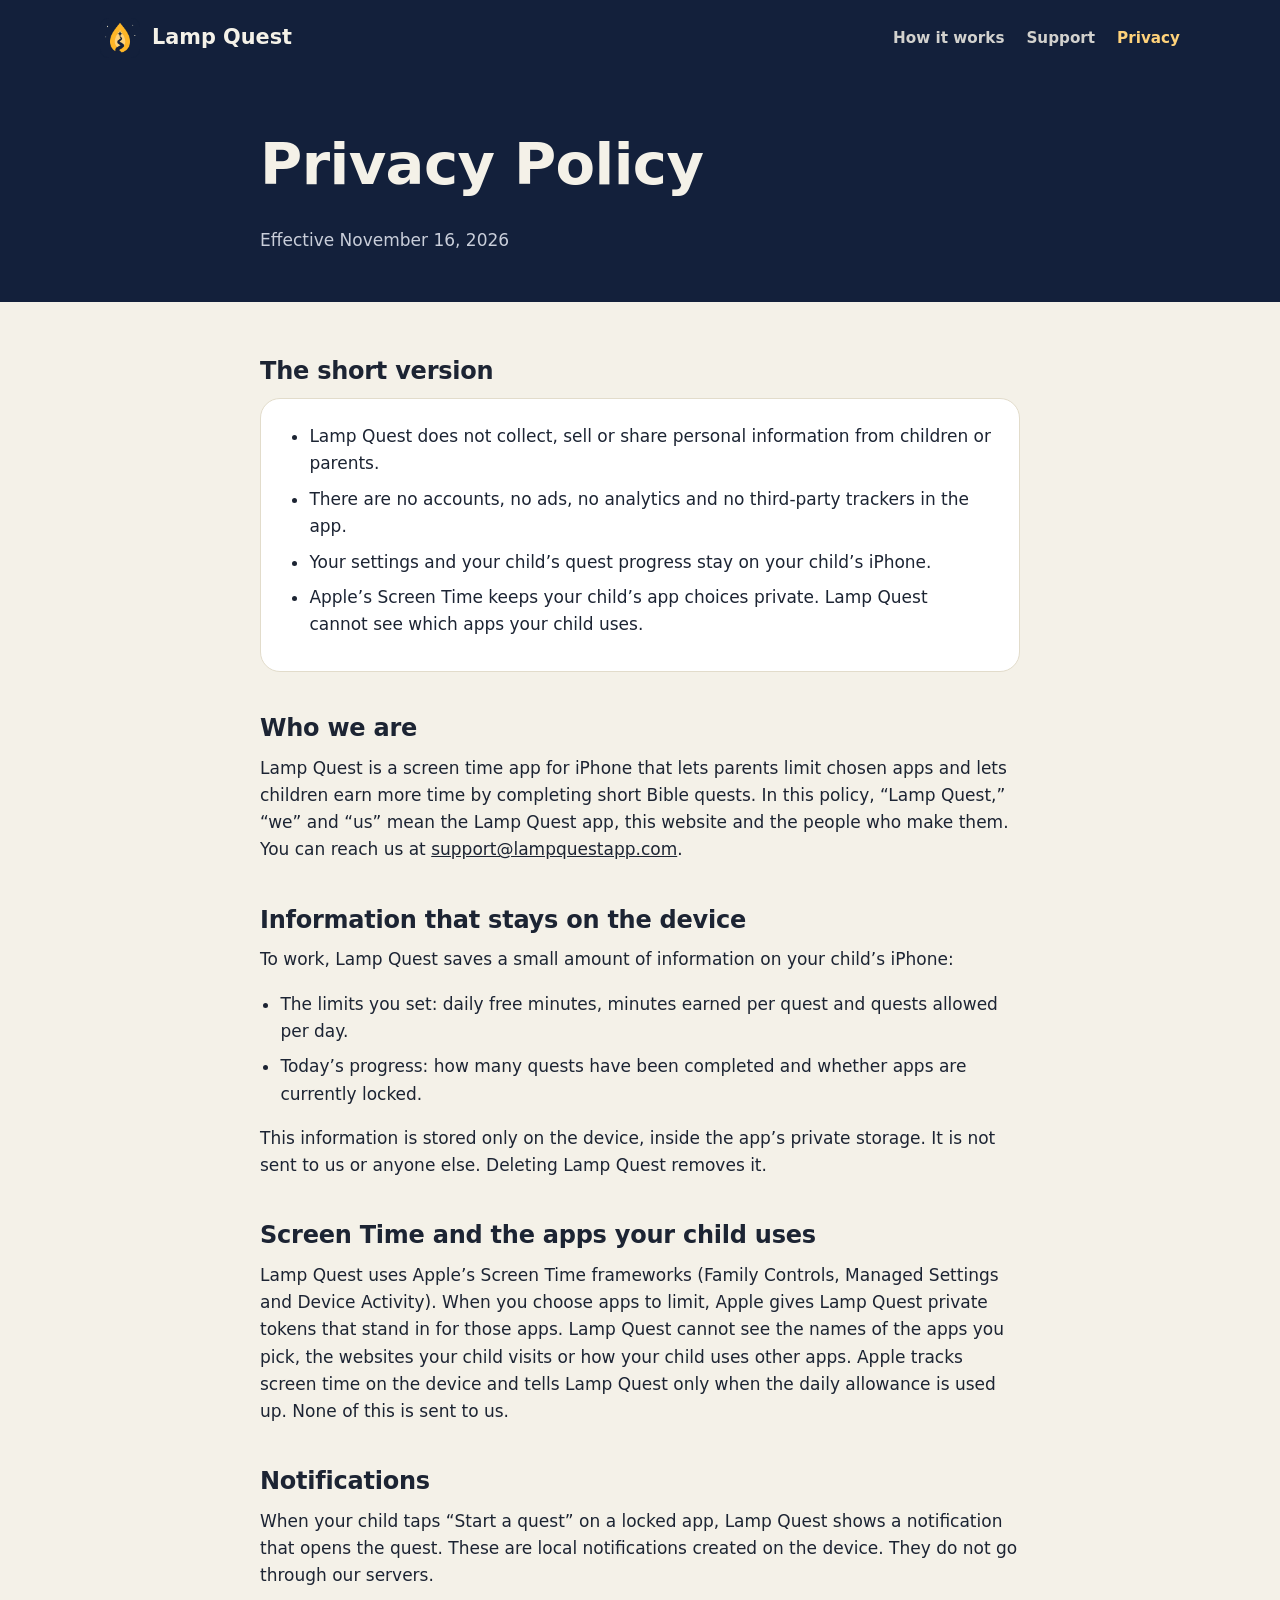
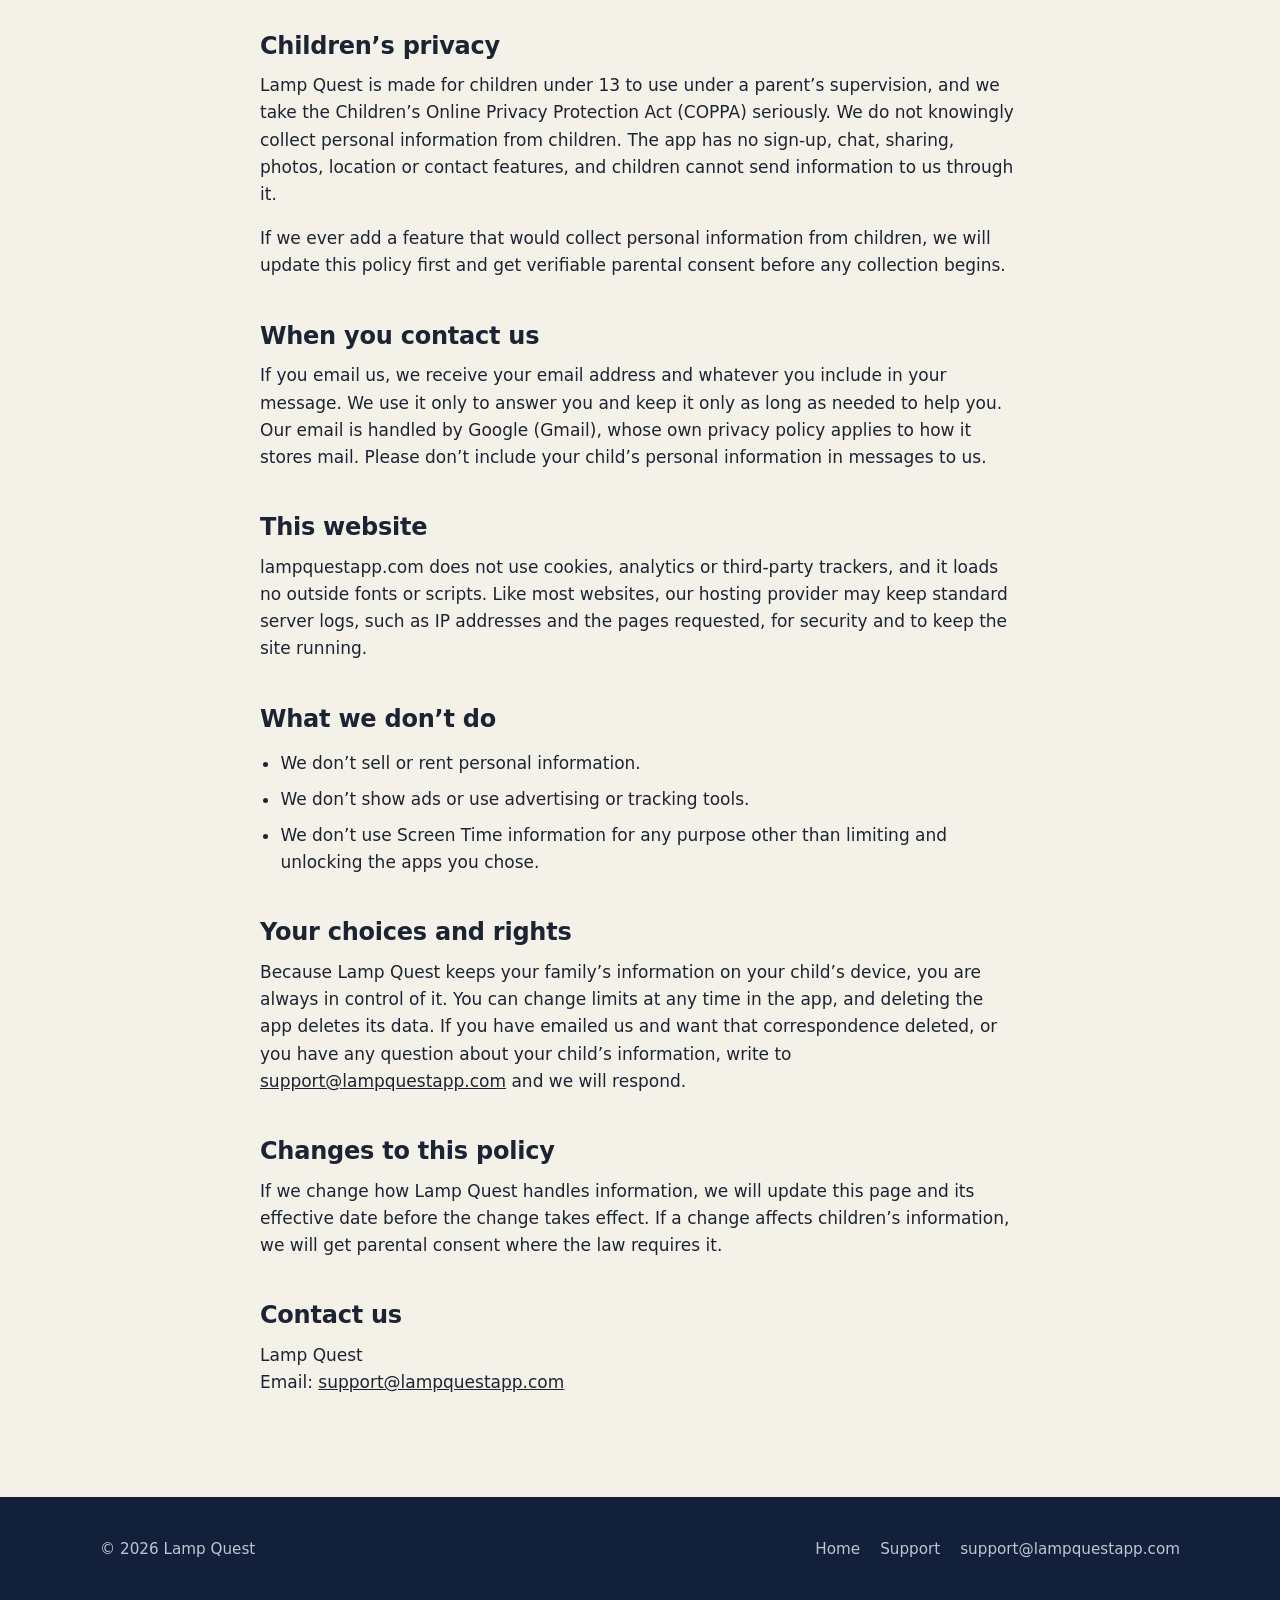
==== privacy.html @ 7cf1c88c "Add files via upload" ====
<!DOCTYPE html>
<html lang="en">
<head>
  <meta charset="utf-8">
  <meta name="viewport" content="width=device-width, initial-scale=1">
  <title>Privacy Policy — Lamp Quest</title>
  <meta name="description" content="How Lamp Quest protects children’s and families’ privacy.">
  <meta name="theme-color" content="#13203B">
  <link rel="icon" type="image/png" href="img/favicon-64.png">
  <link rel="apple-touch-icon" href="img/apple-touch-icon.png">
  <link rel="stylesheet" href="style.css">
</head>
<body>

<header class="site-header">
  <div class="wrap">
    <a class="brand" href="index.html"><img src="img/icon-256.png" alt=""><span>Lamp Quest</span></a>
    <nav class="site-nav" aria-label="Main">
      <a class="hide-sm" href="index.html#how">How it works</a>
      <a href="support.html">Support</a>
      <a href="privacy.html" aria-current="page">Privacy</a>
    </nav>
  </div>
</header>

<main>
  <div class="page-hero">
    <div class="narrow">
      <h1>Privacy Policy</h1>
      <p>Effective November 16, 2026</p>
    </div>
  </div>

  <div class="doc">
    <div class="narrow">

      <h2>The short version</h2>
      <div class="summary">
        <ul>
          <li>Lamp Quest does not collect, sell or share personal information from children or parents.</li>
          <li>There are no accounts, no ads, no analytics and no third-party trackers in the app.</li>
          <li>Your settings and your child’s quest progress stay on your child’s iPhone.</li>
          <li>Apple’s Screen Time keeps your child’s app choices private. Lamp Quest cannot see which apps your child uses.</li>
        </ul>
      </div>

      <h2>Who we are</h2>
      <p>Lamp Quest is a screen time app for iPhone that lets parents limit chosen apps and lets children earn more time by completing short Bible quests. In this policy, “Lamp Quest,” “we” and “us” mean the Lamp Quest app, this website and the people who make them. You can reach us at <a href="mailto:support@lampquestapp.com">support@lampquestapp.com</a>.</p>

      <h2>Information that stays on the device</h2>
      <p>To work, Lamp Quest saves a small amount of information on your child’s iPhone:</p>
      <ul>
        <li>The limits you set: daily free minutes, minutes earned per quest and quests allowed per day.</li>
        <li>Today’s progress: how many quests have been completed and whether apps are currently locked.</li>
      </ul>
      <p>This information is stored only on the device, inside the app’s private storage. It is not sent to us or anyone else. Deleting Lamp Quest removes it.</p>

      <h2>Screen Time and the apps your child uses</h2>
      <p>Lamp Quest uses Apple’s Screen Time frameworks (Family Controls, Managed Settings and Device Activity). When you choose apps to limit, Apple gives Lamp Quest private tokens that stand in for those apps. Lamp Quest cannot see the names of the apps you pick, the websites your child visits or how your child uses other apps. Apple tracks screen time on the device and tells Lamp Quest only when the daily allowance is used up. None of this is sent to us.</p>

      <h2>Notifications</h2>
      <p>When your child taps “Start a quest” on a locked app, Lamp Quest shows a notification that opens the quest. These are local notifications created on the device. They do not go through our servers.</p>

      <h2>Children’s privacy</h2>
      <p>Lamp Quest is made for children under 13 to use under a parent’s supervision, and we take the Children’s Online Privacy Protection Act (COPPA) seriously. We do not knowingly collect personal information from children. The app has no sign-up, chat, sharing, photos, location or contact features, and children cannot send information to us through it.</p>
      <p>If we ever add a feature that would collect personal information from children, we will update this policy first and get verifiable parental consent before any collection begins.</p>

      <h2>When you contact us</h2>
      <p>If you email us, we receive your email address and whatever you include in your message. We use it only to answer you and keep it only as long as needed to help you. Our email is handled by Google (Gmail), whose own privacy policy applies to how it stores mail. Please don’t include your child’s personal information in messages to us.</p>

      <h2>This website</h2>
      <p>lampquestapp.com does not use cookies, analytics or third-party trackers, and it loads no outside fonts or scripts. Like most websites, our hosting provider may keep standard server logs, such as IP addresses and the pages requested, for security and to keep the site running.</p>

      <h2>What we don’t do</h2>
      <ul>
        <li>We don’t sell or rent personal information.</li>
        <li>We don’t show ads or use advertising or tracking tools.</li>
        <li>We don’t use Screen Time information for any purpose other than limiting and unlocking the apps you chose.</li>
      </ul>

      <h2>Your choices and rights</h2>
      <p>Because Lamp Quest keeps your family’s information on your child’s device, you are always in control of it. You can change limits at any time in the app, and deleting the app deletes its data. If you have emailed us and want that correspondence deleted, or you have any question about your child’s information, write to <a href="mailto:support@lampquestapp.com">support@lampquestapp.com</a> and we will respond.</p>

      <h2>Changes to this policy</h2>
      <p>If we change how Lamp Quest handles information, we will update this page and its effective date before the change takes effect. If a change affects children’s information, we will get parental consent where the law requires it.</p>

      <h2>Contact us</h2>
      <p>Lamp Quest<br>
      Email: <a href="mailto:support@lampquestapp.com">support@lampquestapp.com</a></p>

    </div>
  </div>
</main>

<footer class="site-footer">
  <div class="wrap">
    <span>© 2026 Lamp Quest</span>
    <nav aria-label="Footer">
      <a href="index.html">Home</a>
      <a href="support.html">Support</a>
      <a href="mailto:support@lampquestapp.com">support@lampquestapp.com</a>
    </nav>
  </div>
</footer>

</body>
</html>
---- style.css ----
/* Lamp Quest website — no external fonts, scripts, cookies or trackers. */
:root {
  --midnight: #13203B;
  --midnight-2: #1B2C4F;
  --gold: #FFB627;
  --gold-light: #FFD27A;
  --cream: #F4F1E8;
  --ink: #1C2433;
  --ink-soft: #4A5468;
  --line: #E2DCCB;
  --radius: 20px;
  --round: ui-rounded, "SF Pro Rounded", "Nunito", "Varela Round", system-ui, -apple-system, "Segoe UI", sans-serif;
  --text: system-ui, -apple-system, "Segoe UI", Roboto, Helvetica, Arial, sans-serif;
}

* { box-sizing: border-box; }
html { scroll-behavior: smooth; }
body {
  margin: 0;
  font-family: var(--text);
  font-size: 17px;
  line-height: 1.6;
  color: var(--ink);
  background: var(--cream);
  -webkit-font-smoothing: antialiased;
}
img { max-width: 100%; display: block; }
a { color: inherit; }
h1, h2, h3 { font-family: var(--round); line-height: 1.15; margin: 0 0 .5em; letter-spacing: -0.01em; }
h1 { font-size: clamp(2.2rem, 5.5vw, 3.6rem); font-weight: 800; }
h2 { font-size: clamp(1.7rem, 3.6vw, 2.4rem); font-weight: 800; }
h3 { font-size: 1.25rem; font-weight: 700; }
p { margin: 0 0 1em; }

.wrap { width: min(1080px, 100% - 40px); margin-inline: auto; }
.narrow { width: min(760px, 100% - 40px); margin-inline: auto; }

/* Header */
.site-header {
  background: var(--midnight);
  color: var(--cream);
}
.site-header .wrap {
  display: flex; align-items: center; justify-content: space-between;
  padding: 18px 0; gap: 16px;
}
.brand { display: flex; align-items: center; gap: 12px; text-decoration: none; }
.brand img { width: 40px; height: 40px; }
.brand span { font-family: var(--round); font-weight: 800; font-size: 1.3rem; }
.site-nav { display: flex; gap: 22px; flex-wrap: wrap; }
.site-nav a { text-decoration: none; opacity: .85; font-weight: 600; font-size: .95rem; }
.site-nav a:hover, .site-nav a[aria-current="page"] { opacity: 1; color: var(--gold-light); }

/* Hero */
.hero {
  position: relative; overflow: hidden;
  background:
    radial-gradient(ellipse 60% 55% at 72% 45%, rgba(255,182,39,.20), transparent 70%),
    linear-gradient(180deg, var(--midnight) 0%, var(--midnight-2) 100%);
  color: var(--cream);
  padding: 56px 0 96px;
}
.hero::before { /* stars */
  content: ""; position: absolute; inset: 0; pointer-events: none;
  background-image:
    radial-gradient(1.6px 1.6px at 8% 18%, #fff8 50%, transparent 51%),
    radial-gradient(1.4px 1.4px at 22% 70%, #fff6 50%, transparent 51%),
    radial-gradient(2px 2px at 38% 12%, #fff9 50%, transparent 51%),
    radial-gradient(1.4px 1.4px at 55% 82%, #fff5 50%, transparent 51%),
    radial-gradient(1.8px 1.8px at 88% 16%, #fff8 50%, transparent 51%),
    radial-gradient(1.4px 1.4px at 94% 64%, #fff6 50%, transparent 51%),
    radial-gradient(1.6px 1.6px at 66% 30%, #fff5 50%, transparent 51%);
}
.hero .wrap { position: relative; display: grid; grid-template-columns: 1.2fr .8fr; gap: 40px; align-items: center; }
.eyebrow {
  display: inline-block; font-family: var(--round); font-weight: 700;
  color: var(--gold); letter-spacing: .06em; text-transform: uppercase; font-size: .85rem;
  margin-bottom: 14px;
}
.hero p.lead { font-size: 1.2rem; color: #DCD8CC; max-width: 34em; }
.hero h1 .gold { color: var(--gold); }
.cta-row { display: flex; flex-wrap: wrap; gap: 14px; margin-top: 26px; align-items: center; }
.btn {
  display: inline-flex; align-items: center; gap: 10px;
  padding: 14px 22px; border-radius: 999px; font-weight: 700; text-decoration: none;
  font-family: var(--round); font-size: 1.02rem;
}
.btn-gold { background: var(--gold); color: var(--midnight); }
.btn-gold:hover { background: var(--gold-light); }
.btn-ghost { border: 2px solid rgba(244,241,232,.35); color: var(--cream); }
.btn-ghost:hover { border-color: var(--gold-light); color: var(--gold-light); }
.soon { font-size: .95rem; color: #BFC5D2; }
.hero-art { display: grid; place-items: center; }
.hero-art img {
  width: min(300px, 70vw); border-radius: 22%;
  box-shadow: 0 30px 80px rgba(0,0,0,.45), 0 0 0 1px rgba(255,255,255,.06);
}

/* Sections */
section { padding: 84px 0; }
.section-head { text-align: center; max-width: 640px; margin: 0 auto 44px; }
.section-head p { color: var(--ink-soft); font-size: 1.1rem; }

.steps { display: grid; grid-template-columns: repeat(3, 1fr); gap: 22px; counter-reset: step; }
.card {
  background: #fff; border: 1px solid var(--line); border-radius: var(--radius);
  padding: 28px; box-shadow: 0 1px 0 rgba(19,32,59,.03);
}
.step { position: relative; padding-top: 70px; }
.step::before {
  counter-increment: step; content: counter(step);
  position: absolute; top: 24px; left: 28px;
  width: 36px; height: 36px; border-radius: 50%;
  background: var(--midnight); color: var(--gold);
  display: grid; place-items: center; font-family: var(--round); font-weight: 800;
}
.step p, .feature p { color: var(--ink-soft); margin: 0; }

.verse-band { background: var(--midnight); color: var(--cream); text-align: center; padding: 72px 0; }
.verse-band blockquote {
  margin: 0 auto; max-width: 760px; font-family: var(--round);
  font-size: clamp(1.4rem, 3.2vw, 2rem); line-height: 1.35; font-weight: 700;
}
.verse-band cite { display: block; margin-top: 16px; color: var(--gold); font-style: normal; font-weight: 700; letter-spacing: .04em; }
.verse-band img { width: 44px; margin: 0 auto 18px; }

.features { display: grid; grid-template-columns: repeat(2, 1fr); gap: 22px; }
.feature h3 { display: flex; align-items: center; gap: 12px; }
.dot { width: 12px; height: 12px; border-radius: 50%; background: var(--gold); flex: none; }

.note {
  margin-top: 30px; padding: 20px 24px; border-radius: 16px;
  background: #FFF6E0; border: 1px solid #F3DDA6; color: #5B4A1E; font-size: .98rem;
}

/* Simple pages (privacy, support) */
.page-hero { background: var(--midnight); color: var(--cream); padding: 56px 0 48px; }
.page-hero p { color: #C9CEDA; margin: 0; }
.doc { padding: 56px 0 84px; }
.doc h2 { font-size: 1.5rem; margin-top: 1.8em; }
.doc h2:first-child { margin-top: 0; }
.doc ul { padding-left: 1.2em; }
.doc li { margin-bottom: .5em; }
.doc .summary { background: #fff; border: 1px solid var(--line); border-radius: var(--radius); padding: 24px 28px; }
.doc .summary ul { margin: 0; }

.contact-card { text-align: center; }
.contact-card .email {
  display: inline-block; font-family: var(--round); font-weight: 800;
  font-size: clamp(1.2rem, 3vw, 1.6rem); color: var(--midnight); text-decoration: none;
  border-bottom: 3px solid var(--gold); margin: 6px 0 10px;
}
details {
  background: #fff; border: 1px solid var(--line); border-radius: 16px;
  padding: 18px 22px; margin-bottom: 12px;
}
summary { cursor: pointer; font-weight: 700; font-family: var(--round); font-size: 1.08rem; }
details p, details ol { margin: 12px 0 0; color: var(--ink-soft); }

/* Footer */
.site-footer { background: var(--midnight); color: #BFC5D2; padding: 40px 0; font-size: .95rem; }
.site-footer .wrap { display: flex; justify-content: space-between; flex-wrap: wrap; gap: 16px; align-items: center; }
.site-footer nav { display: flex; gap: 20px; flex-wrap: wrap; }
.site-footer a { text-decoration: none; }
.site-footer a:hover { color: var(--gold-light); }

a:focus-visible, summary:focus-visible { outline: 3px solid var(--gold); outline-offset: 3px; border-radius: 6px; }

@media (max-width: 820px) {
  .hero .wrap { grid-template-columns: 1fr; text-align: center; }
  .hero p.lead { margin-inline: auto; }
  .cta-row { justify-content: center; }
  .hero-art { order: -1; }
  .hero-art img { width: 180px; }
  .steps, .features { grid-template-columns: 1fr; }
  section { padding: 64px 0; }
  .site-nav { gap: 14px; }
  .site-nav .hide-sm { display: none; }
}
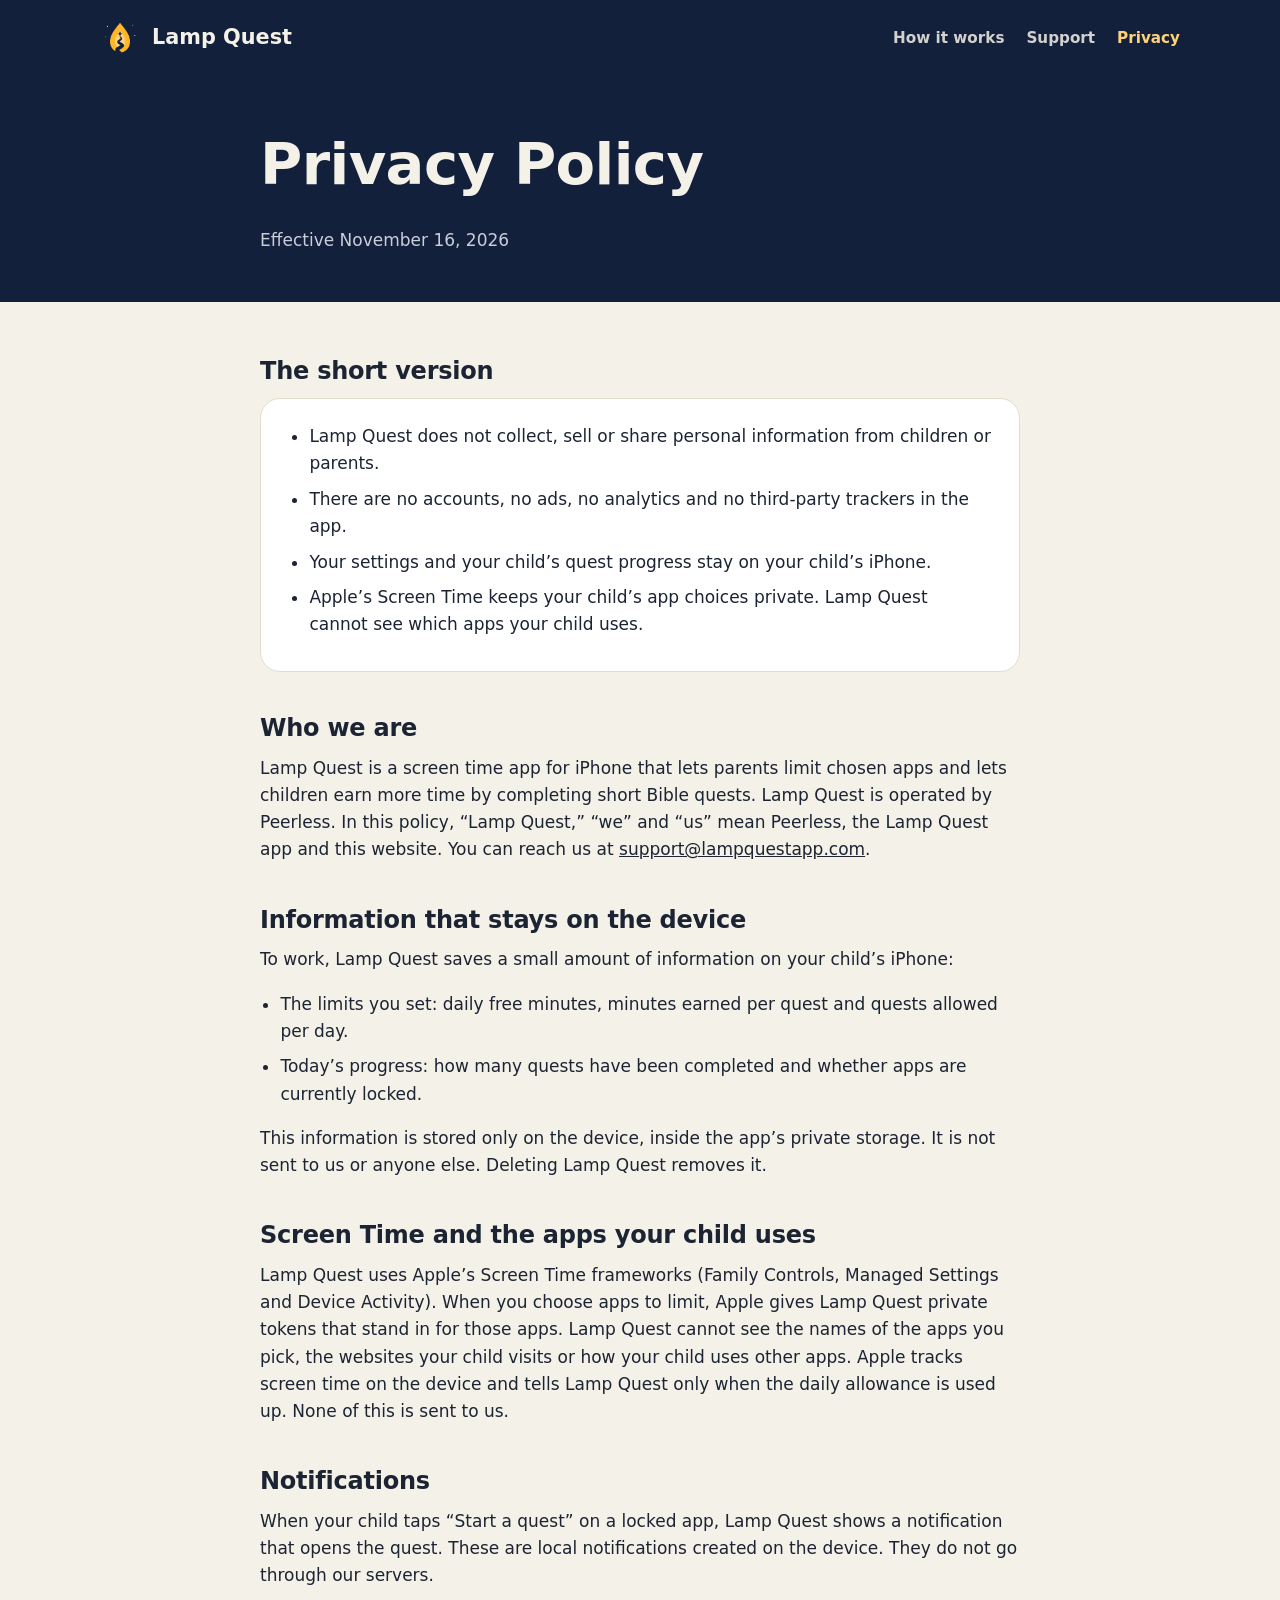
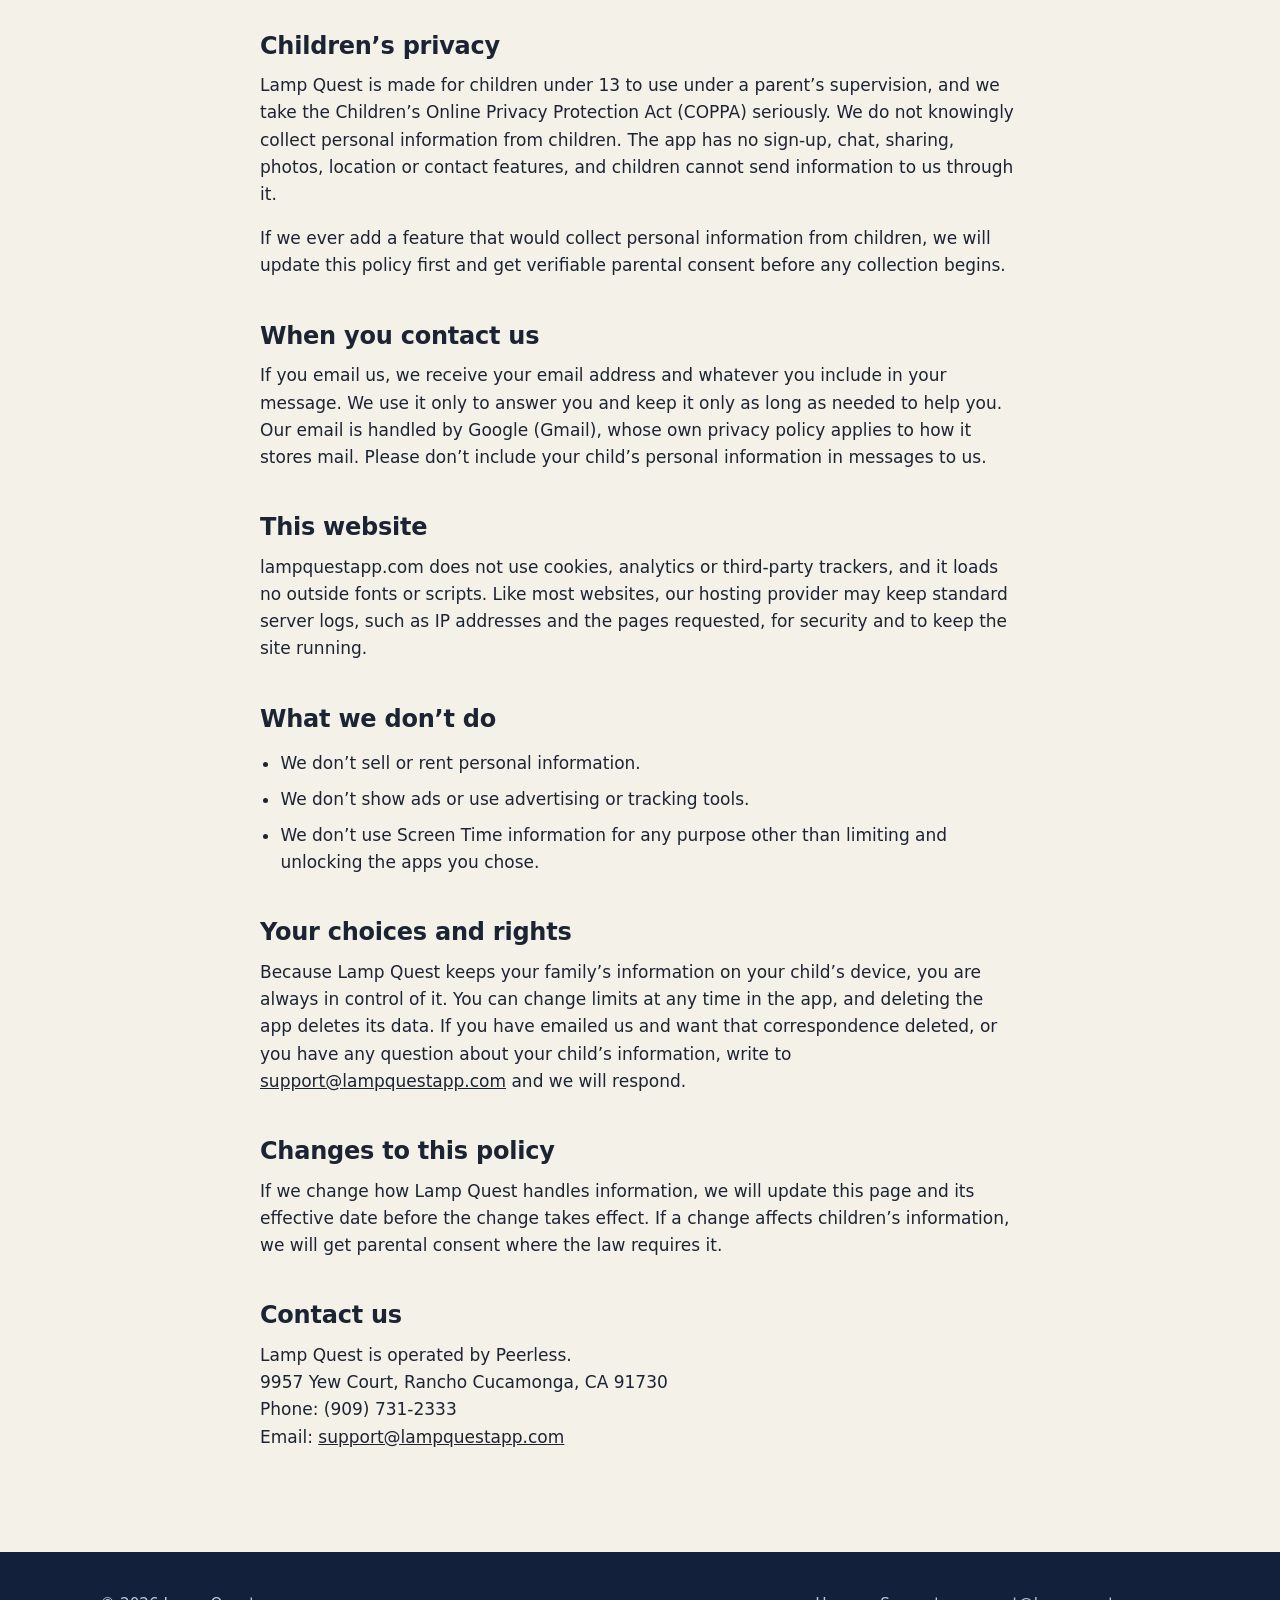
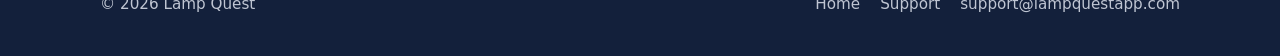
==== commit 45f71a28: "Revise privacy policy to include operator details Updated the privacy policy to reflect that Lamp Qu" ====
--- a/privacy.html
+++ b/privacy.html
@@ -45,7 +45,7 @@
       </div>
 
       <h2>Who we are</h2>
-      <p>Lamp Quest is a screen time app for iPhone that lets parents limit chosen apps and lets children earn more time by completing short Bible quests. In this policy, “Lamp Quest,” “we” and “us” mean the Lamp Quest app, this website and the people who make them. You can reach us at <a href="mailto:support@lampquestapp.com">support@lampquestapp.com</a>.</p>
+      <p>Lamp Quest is a screen time app for iPhone that lets parents limit chosen apps and lets children earn more time by completing short Bible quests. Lamp Quest is operated by Peerless. In this policy, “Lamp Quest,” “we” and “us” mean Peerless, the Lamp Quest app and this website. You can reach us at <a href="mailto:support@lampquestapp.com">support@lampquestapp.com</a>.</p>
 
       <h2>Information that stays on the device</h2>
       <p>To work, Lamp Quest saves a small amount of information on your child’s iPhone:</p>
@@ -85,7 +85,9 @@
       <p>If we change how Lamp Quest handles information, we will update this page and its effective date before the change takes effect. If a change affects children’s information, we will get parental consent where the law requires it.</p>
 
       <h2>Contact us</h2>
-      <p>Lamp Quest<br>
+      <p>Lamp Quest is operated by Peerless.<br>
+      9957 Yew Court, Rancho Cucamonga, CA 91730<br>
+      Phone: (909) 731-2333<br>
       Email: <a href="mailto:support@lampquestapp.com">support@lampquestapp.com</a></p>
 
     </div>
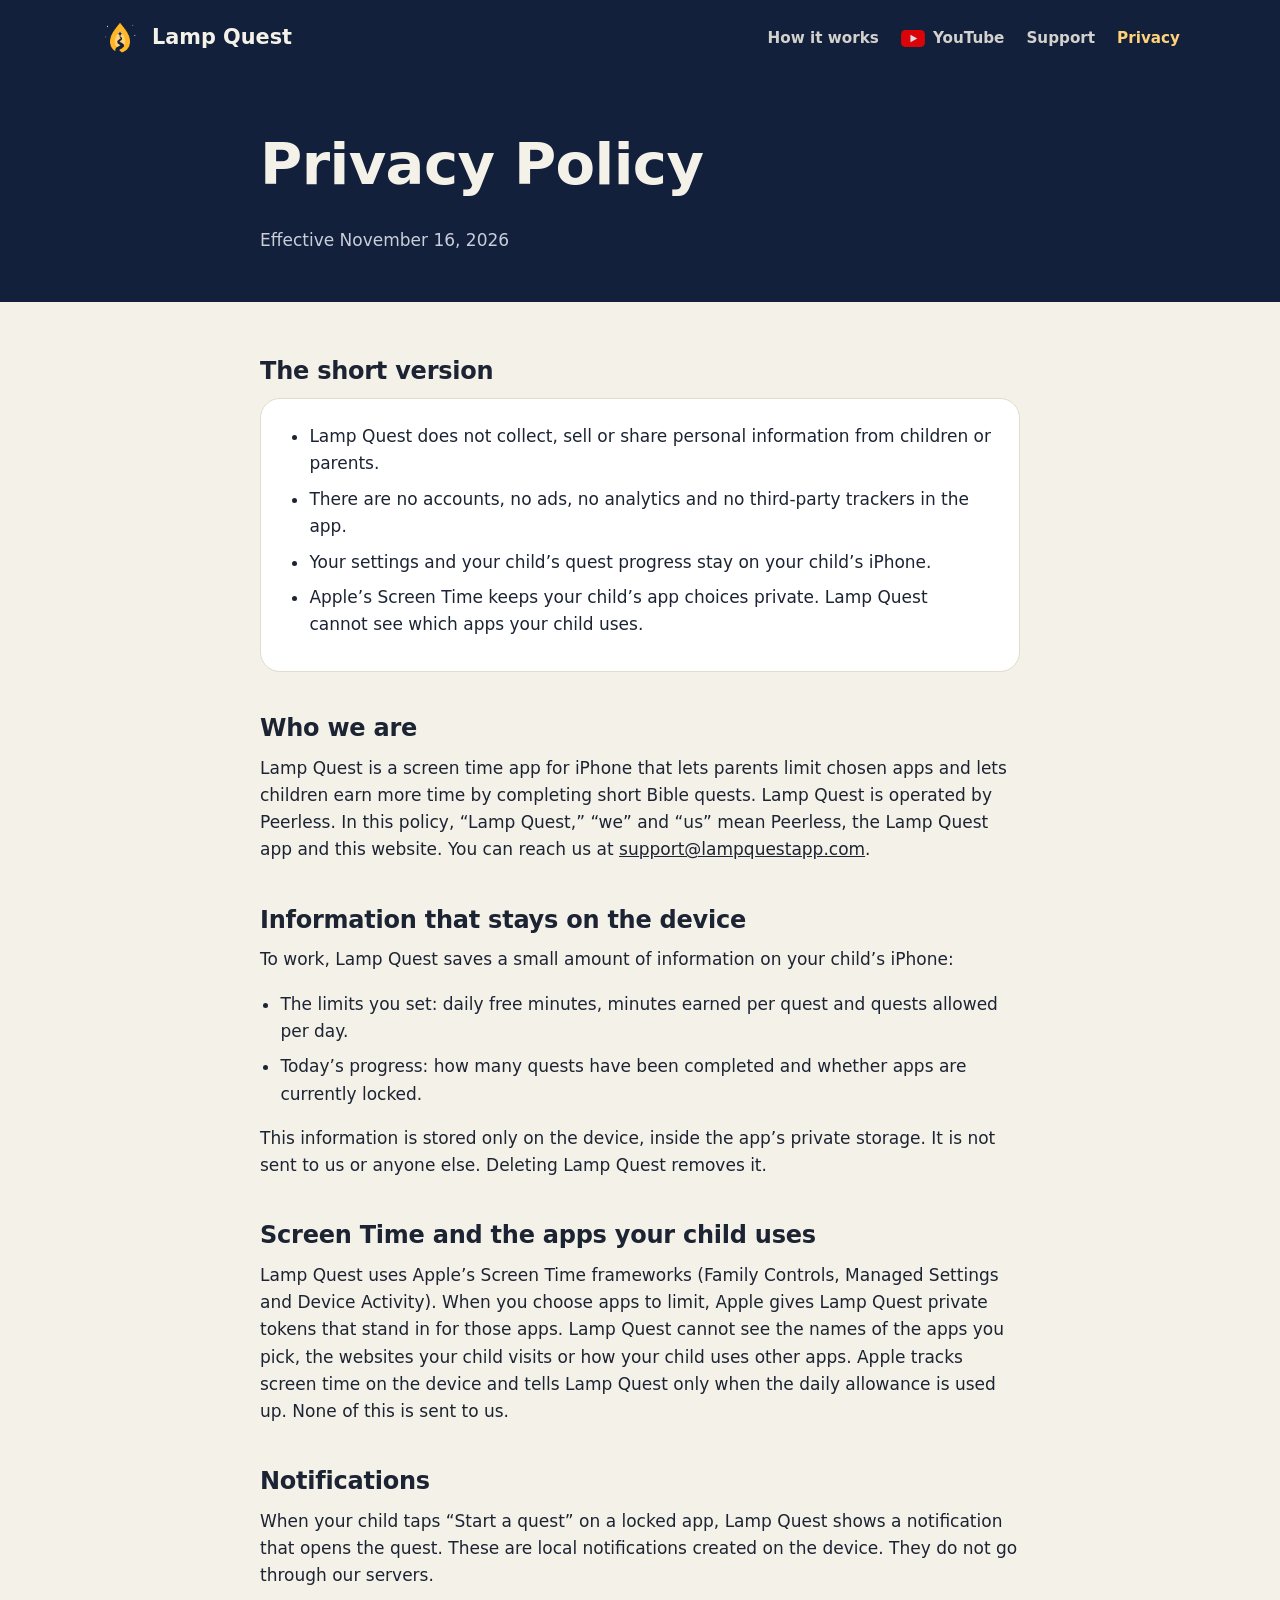
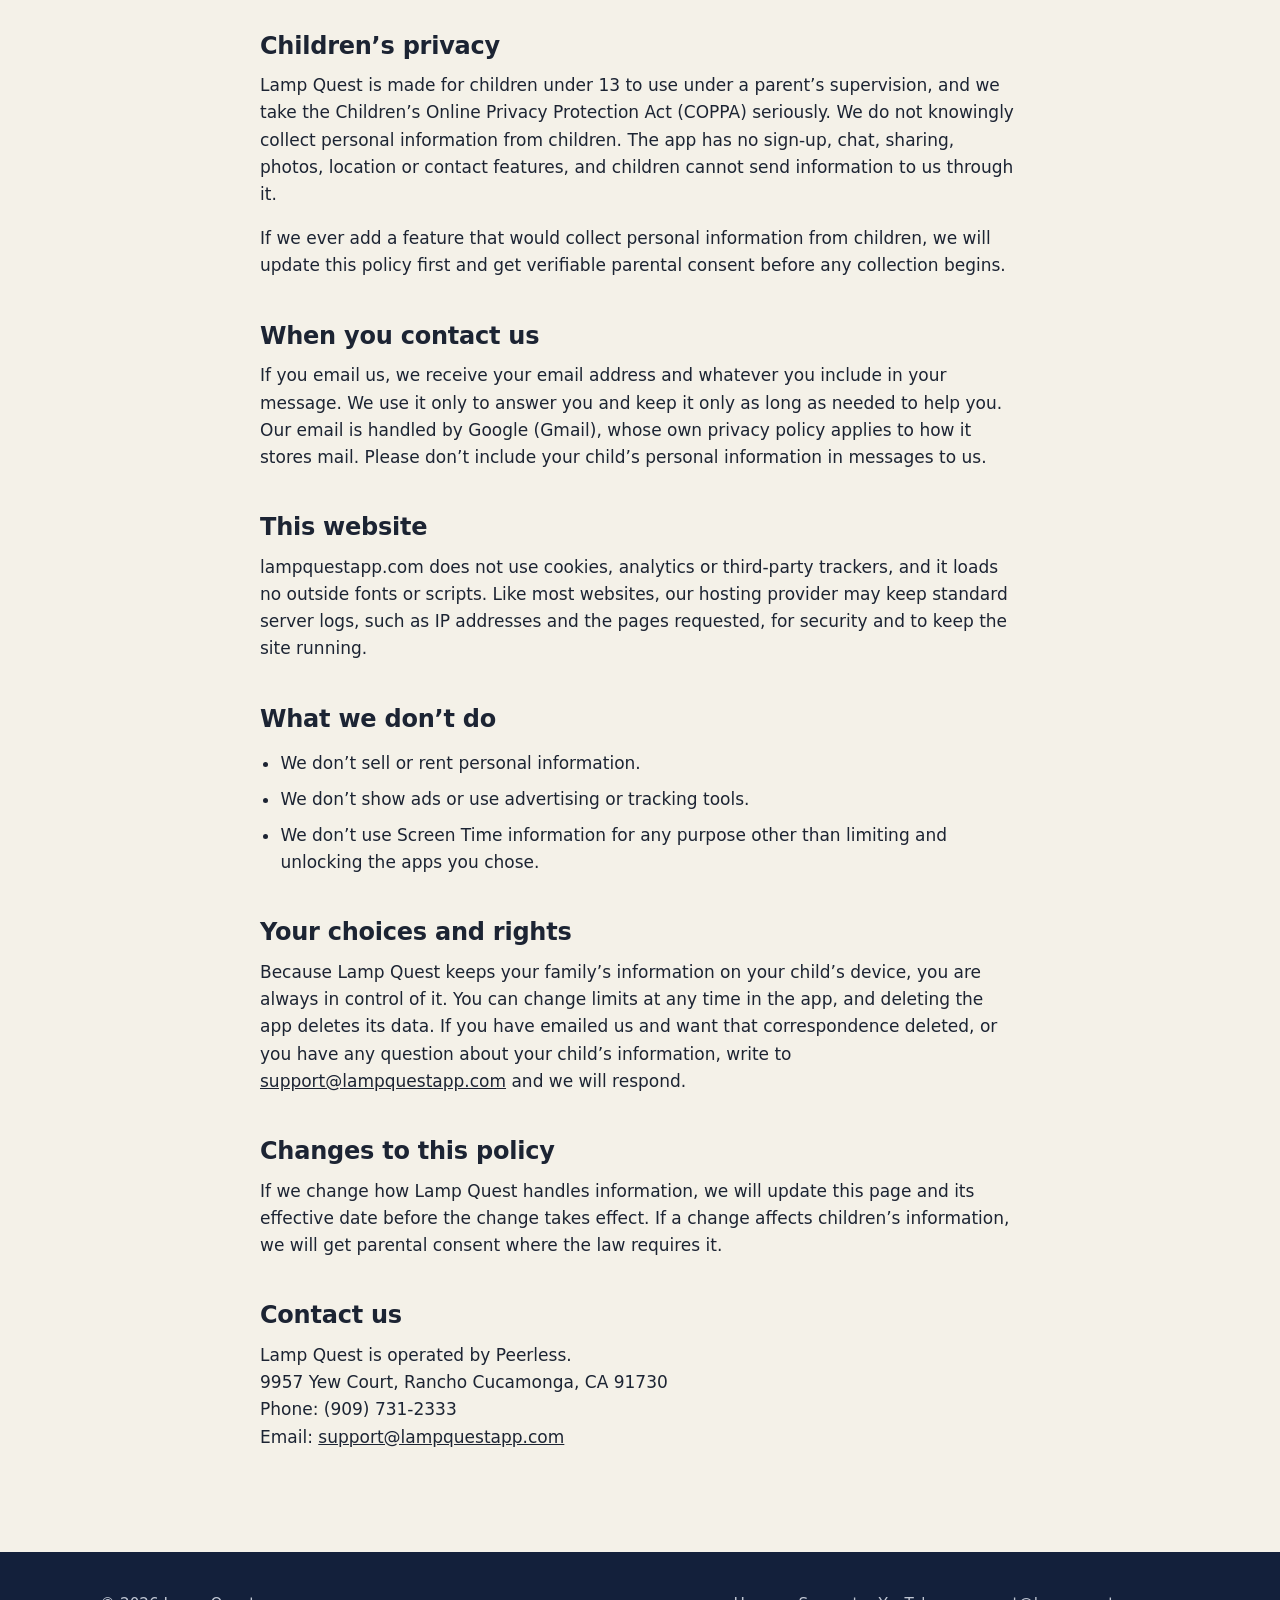
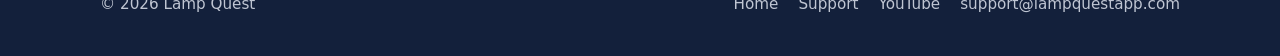
==== commit fef18f29: "Add YouTube links to privacy page" ====
--- a/privacy.html
+++ b/privacy.html
@@ -17,6 +17,7 @@
     <a class="brand" href="index.html"><img src="img/icon-256.png" alt=""><span>Lamp Quest</span></a>
     <nav class="site-nav" aria-label="Main">
       <a class="hide-sm" href="index.html#how">How it works</a>
+      <a class="nav-yt" href="https://www.youtube.com/@lampquestapp" target="_blank" rel="noopener"><svg class="yt-icon" viewBox="0 0 28 20" aria-hidden="true"><rect width="28" height="20" rx="5" fill="#FF0000"></rect><path d="M11 5.5 L19 10 L11 14.5 Z" fill="#FFFFFF"></path></svg>YouTube</a>
       <a href="support.html">Support</a>
       <a href="privacy.html" aria-current="page">Privacy</a>
     </nav>
@@ -100,6 +101,7 @@
     <nav aria-label="Footer">
       <a href="index.html">Home</a>
       <a href="support.html">Support</a>
+      <a href="https://www.youtube.com/@lampquestapp" target="_blank" rel="noopener">YouTube</a>
       <a href="mailto:support@lampquestapp.com">support@lampquestapp.com</a>
     </nav>
   </div>
--- a/style.css
+++ b/style.css
@@ -177,3 +177,7 @@
   .site-nav { gap: 14px; }
   .site-nav .hide-sm { display: none; }
 }
+
+/* YouTube links */
+.yt-icon { width: 24px; height: 17px; flex-shrink: 0; display: block; }
+.site-nav a.nav-yt { display: inline-flex; align-items: center; gap: 8px; }
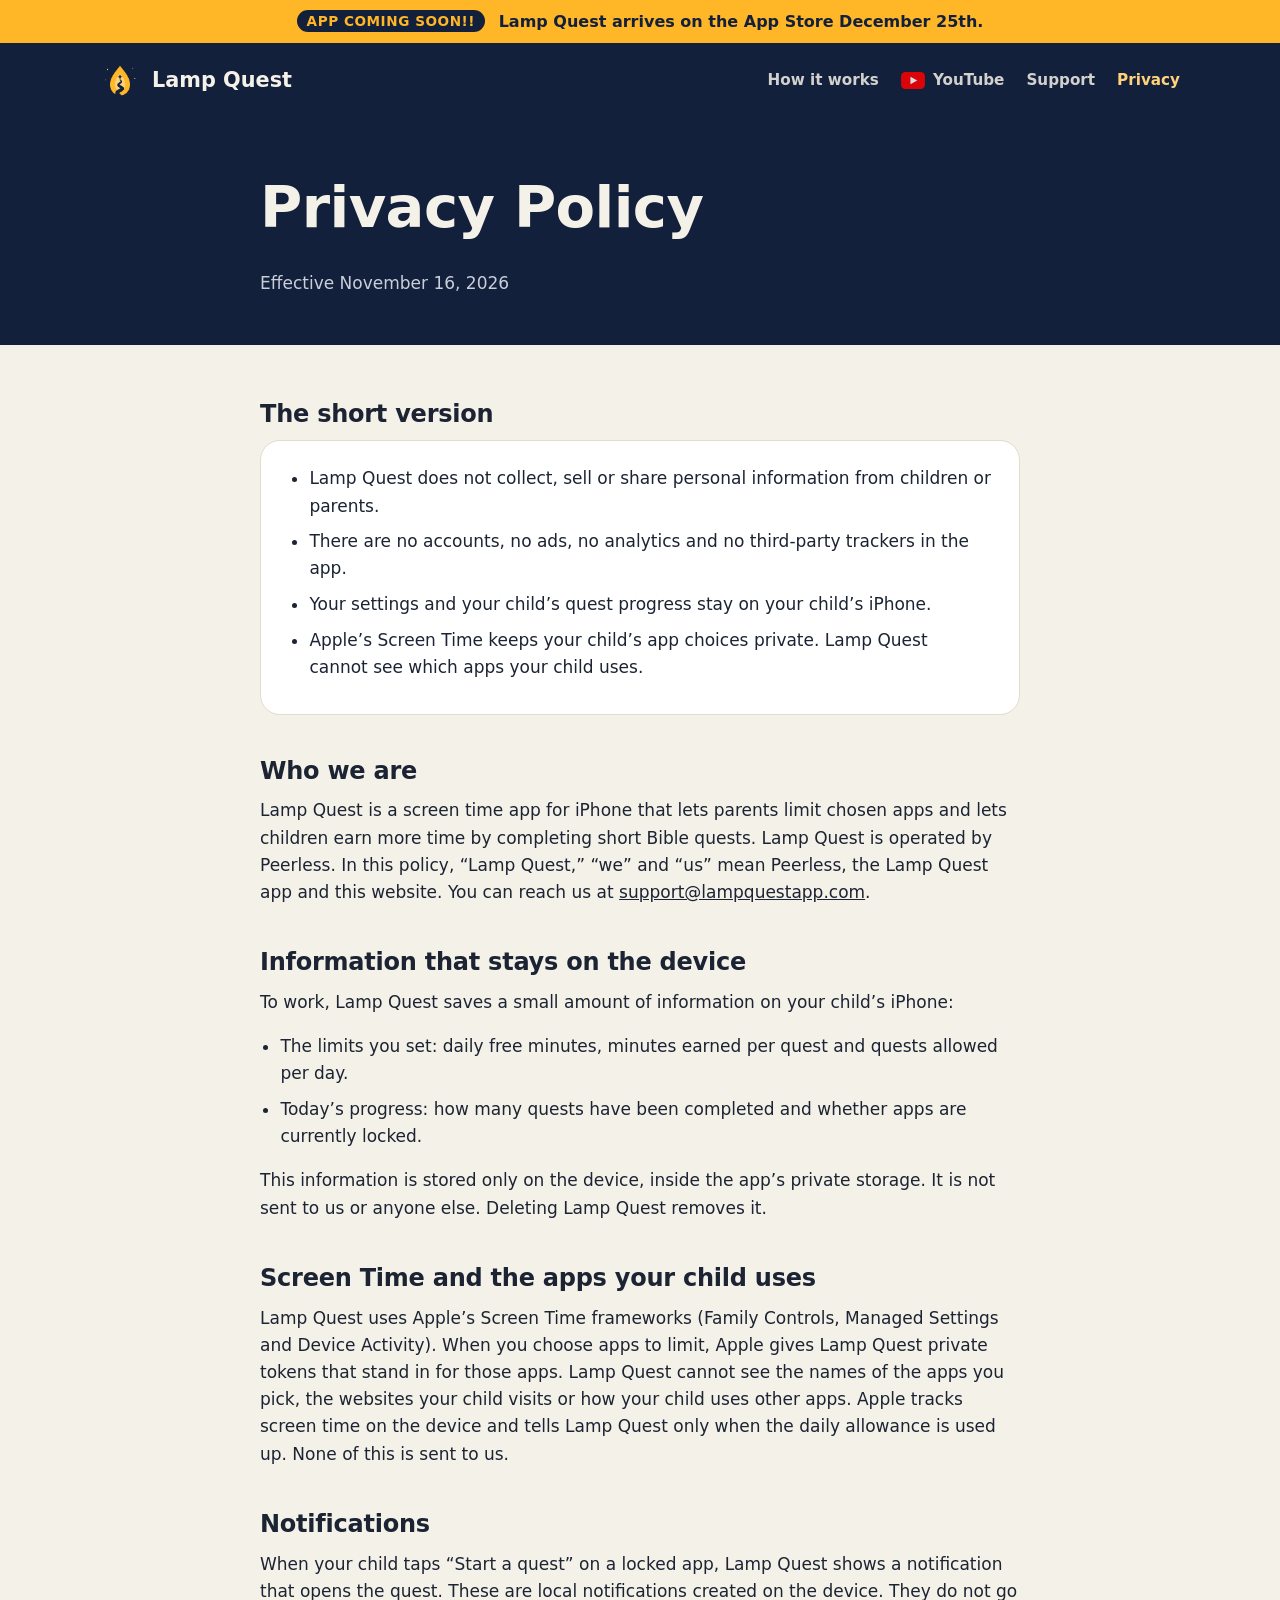
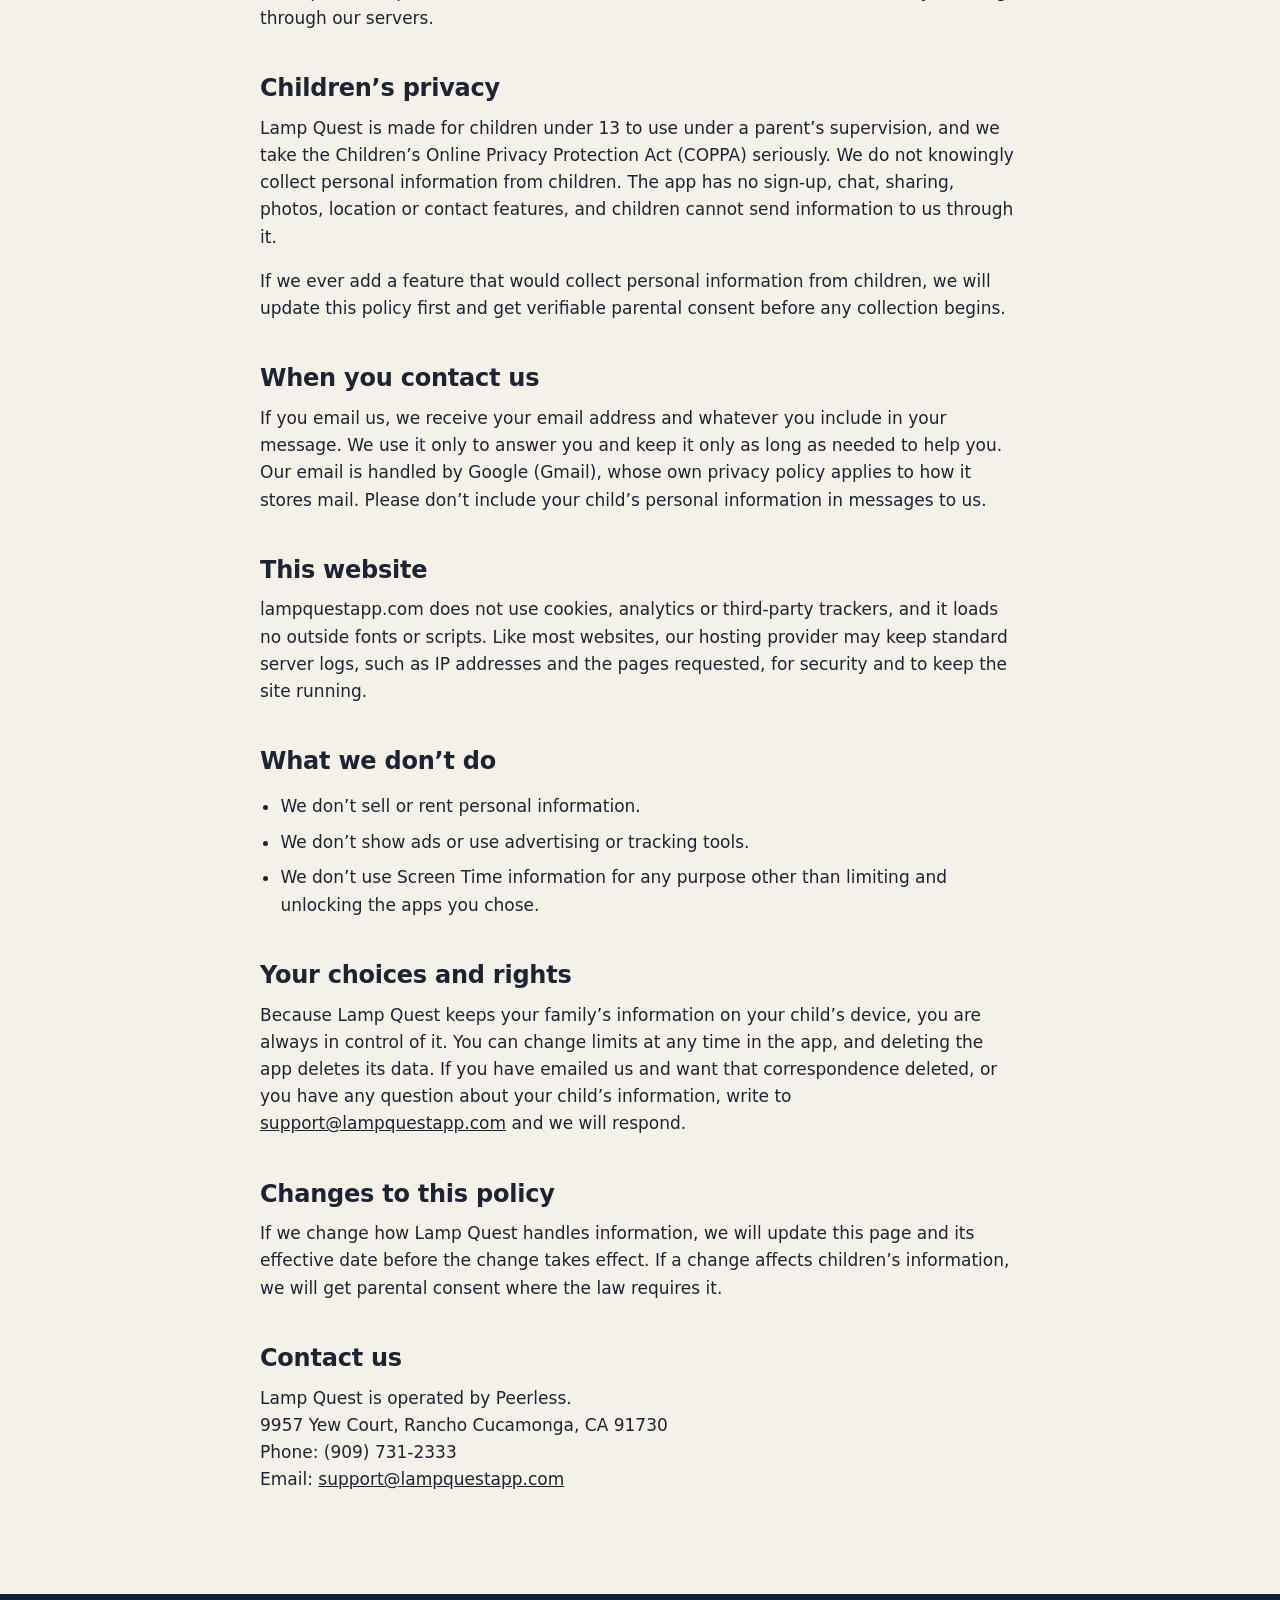
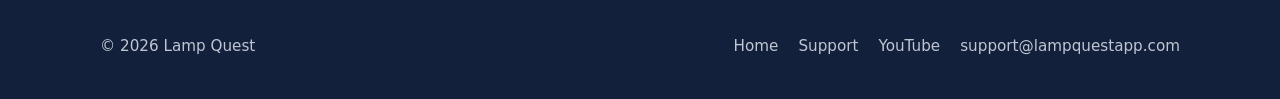
==== commit 82040a37: "Add December 25th launch banner to privacy page" ====
--- a/privacy.html
+++ b/privacy.html
@@ -11,6 +11,7 @@
   <link rel="stylesheet" href="style.css">
 </head>
 <body>
+<div class="launch-bar" role="note"><span class="launch-tag">App Coming Soon!!</span> Lamp Quest arrives on the App Store <strong>December 25th</strong>.</div>
 
 <header class="site-header">
   <div class="wrap">
--- a/style.css
+++ b/style.css
@@ -181,3 +181,61 @@
 /* YouTube links */
 .yt-icon { width: 24px; height: 17px; flex-shrink: 0; display: block; }
 .site-nav a.nav-yt { display: inline-flex; align-items: center; gap: 8px; }
+
+/* Launch announcement bar */
+.launch-bar {
+  background: var(--gold); color: var(--midnight);
+  text-align: center; font-family: var(--round); font-weight: 700;
+  font-size: 1rem; line-height: 1.35; padding: 10px 16px;
+}
+.launch-bar strong { font-weight: 800; white-space: nowrap; }
+.launch-tag {
+  display: inline-block; margin-right: 8px; padding: 2px 10px; border-radius: 999px;
+  background: var(--midnight); color: var(--gold); font-weight: 800;
+  font-size: .85rem; letter-spacing: .04em; text-transform: uppercase; vertical-align: 1px;
+}
+.soon { color: var(--gold-light); font-weight: 600; }
+.soon strong { white-space: nowrap; }
+
+/* Phones */
+@media (max-width: 600px) {
+  body { font-size: 16px; }
+  .launch-bar { font-size: .92rem; padding: 9px 14px; }
+  .launch-tag { display: table; margin: 0 auto 4px; }
+
+  .site-header .wrap { flex-direction: column; gap: 10px; padding: 14px 0 12px; }
+  .brand { white-space: nowrap; }
+  .brand img { width: 34px; height: 34px; }
+  .brand span { font-size: 1.2rem; }
+  .site-nav { width: 100%; justify-content: center; gap: 22px; }
+  .site-nav a { font-size: .95rem; padding: 6px 0; }
+
+  .hero { padding: 28px 0 52px; }
+  .hero .wrap { gap: 18px; }
+  .hero-art img { width: 112px; height: auto; }
+  .eyebrow { margin-bottom: 10px; font-size: .78rem; }
+  h1 { font-size: 2.05rem; }
+  h2 { font-size: 1.6rem; }
+  .hero p.lead { font-size: 1.06rem; }
+  .cta-row { flex-direction: column; align-items: stretch; gap: 12px; margin-top: 22px; }
+  .btn { justify-content: center; padding: 14px 20px; }
+  .soon { text-align: center; }
+
+  section { padding: 48px 0; }
+  .section-head { margin-bottom: 28px; }
+  .section-head p { font-size: 1.02rem; }
+  .card { padding: 22px; }
+  .step { padding-top: 64px; }
+  .step::before { top: 20px; left: 22px; }
+  .verse-band { padding: 48px 0; }
+  .note { padding: 16px 18px; }
+
+  .page-hero { padding: 36px 0 32px; }
+  .doc { padding: 36px 0 56px; }
+  .doc .summary { padding: 20px; }
+
+  .site-footer { text-align: center; padding: 32px 0; }
+  .site-footer .wrap { flex-direction: column; justify-content: center; }
+  .site-footer nav { justify-content: center; gap: 12px 18px; }
+  .site-footer a { overflow-wrap: anywhere; }
+}
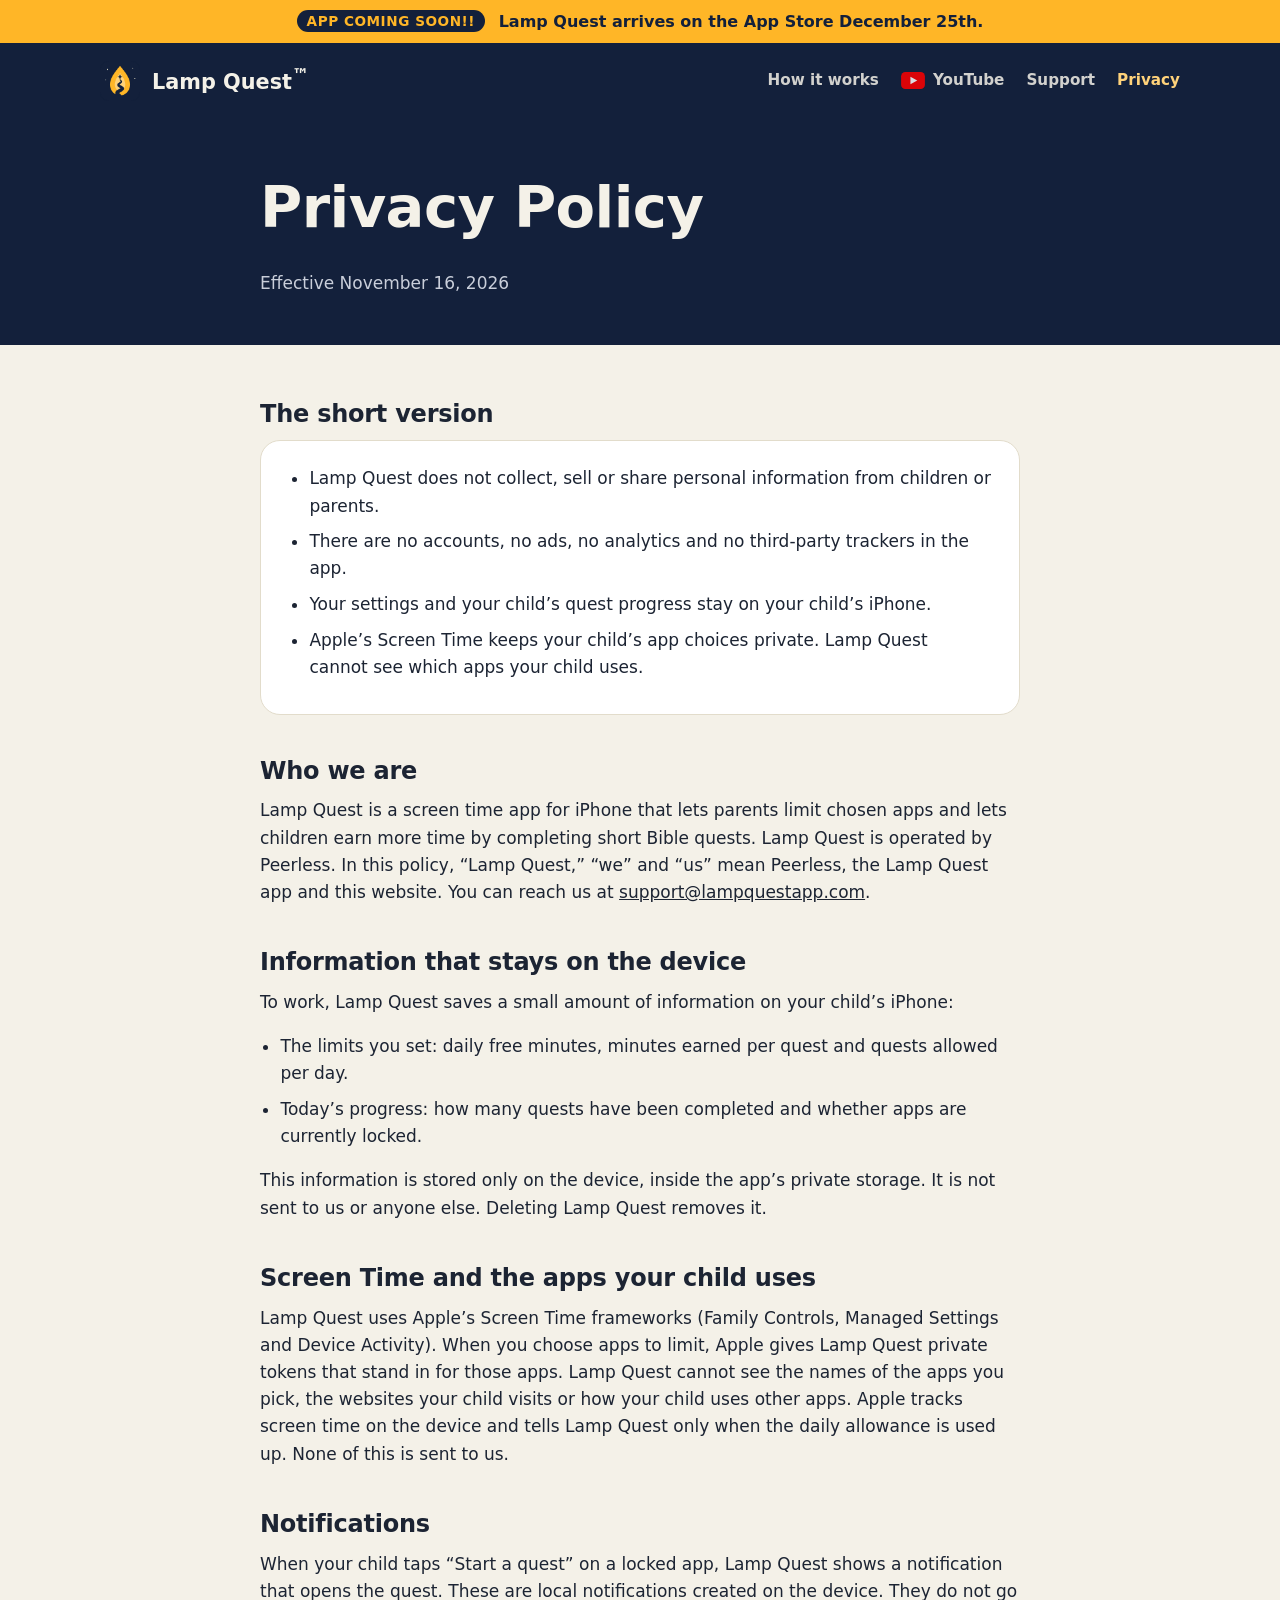
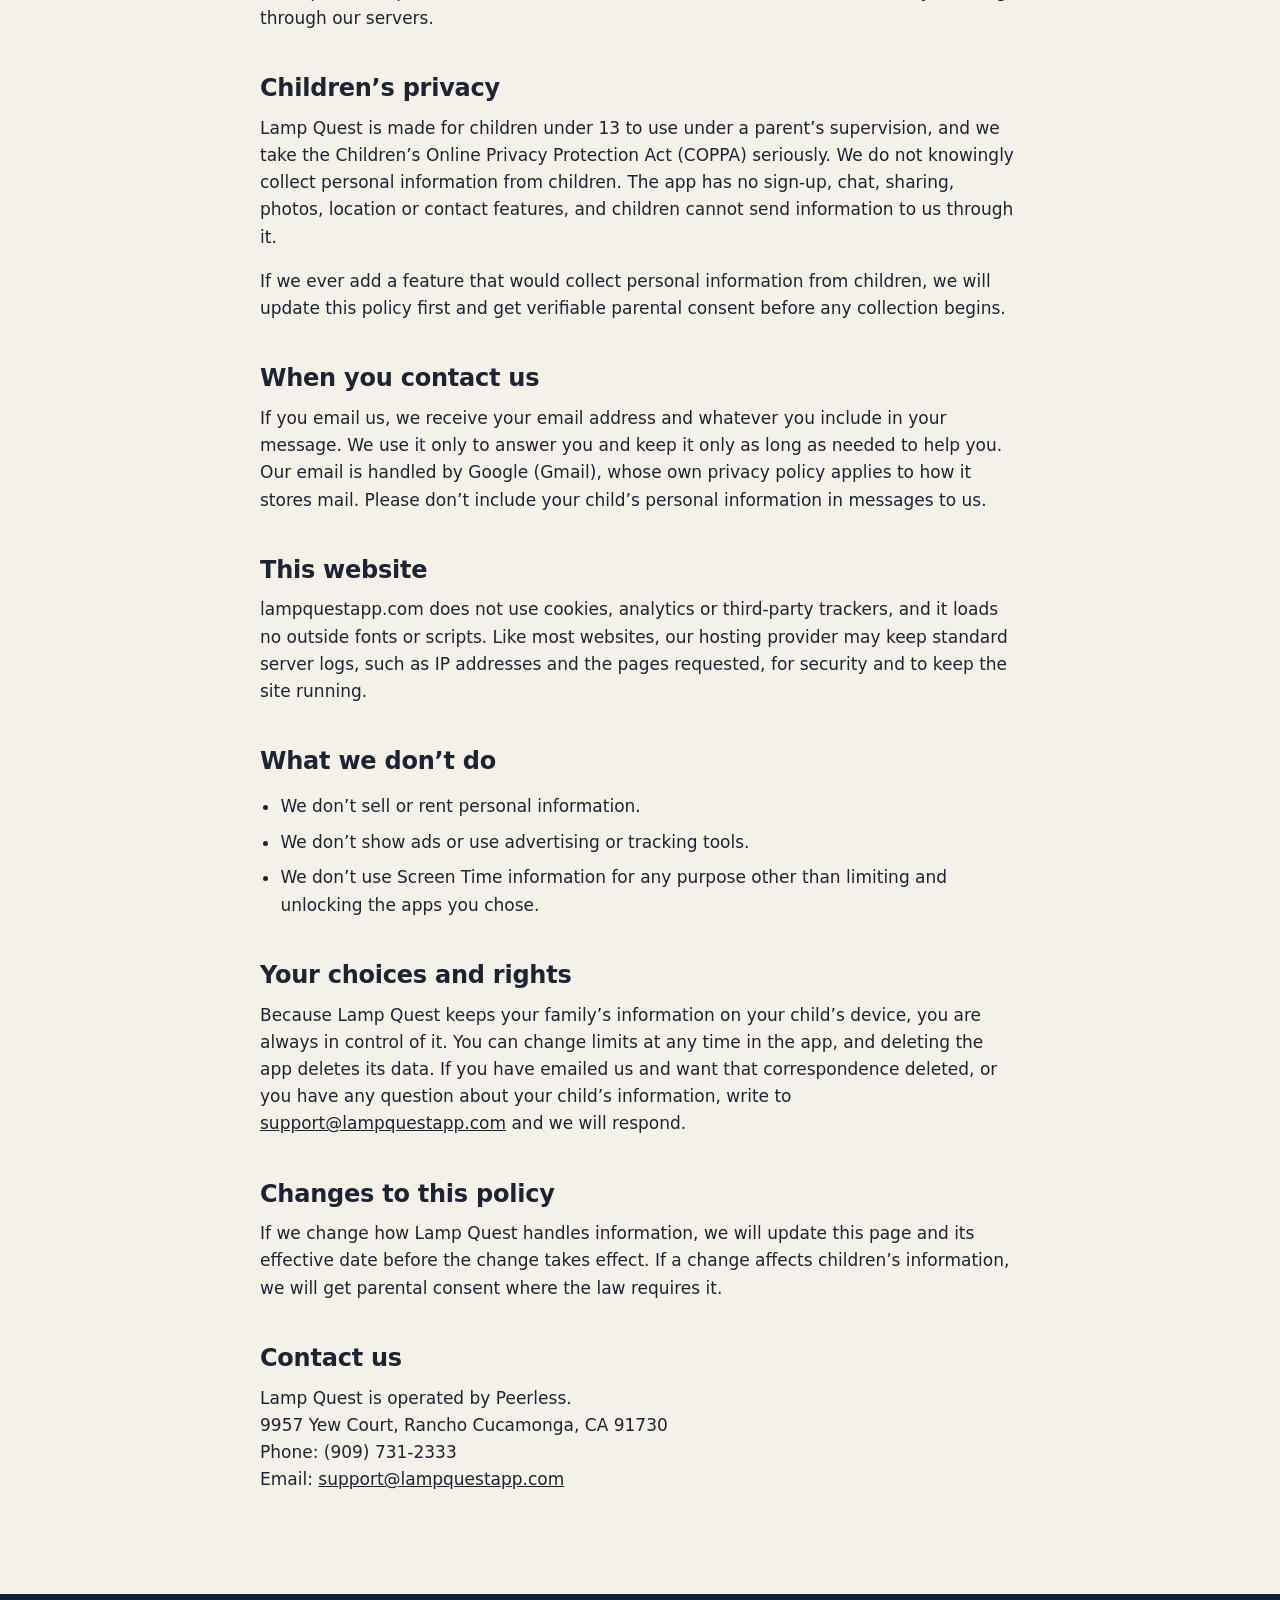
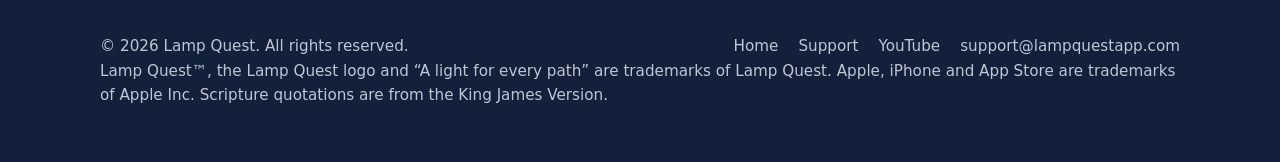
==== commit 53b04b8b: "Update footer with trademark and copyright information Added trademark notice and updated footer tex" ====
--- a/privacy.html
+++ b/privacy.html
@@ -15,7 +15,7 @@
 
 <header class="site-header">
   <div class="wrap">
-    <a class="brand" href="index.html"><img src="img/icon-256.png" alt=""><span>Lamp Quest</span></a>
+    <a class="brand" href="index.html"><img src="img/icon-256.png" alt=""><span>Lamp Quest<sup class="tm">™</sup></span></a>
     <nav class="site-nav" aria-label="Main">
       <a class="hide-sm" href="index.html#how">How it works</a>
       <a class="nav-yt" href="https://www.youtube.com/@lampquestapp" target="_blank" rel="noopener"><svg class="yt-icon" viewBox="0 0 28 20" aria-hidden="true"><rect width="28" height="20" rx="5" fill="#FF0000"></rect><path d="M11 5.5 L19 10 L11 14.5 Z" fill="#FFFFFF"></path></svg>YouTube</a>
@@ -98,7 +98,7 @@
 
 <footer class="site-footer">
   <div class="wrap">
-    <span>© 2026 Lamp Quest</span>
+    <span>© 2026 Lamp Quest. All rights reserved.</span>
     <nav aria-label="Footer">
       <a href="index.html">Home</a>
       <a href="support.html">Support</a>
@@ -106,6 +106,9 @@
       <a href="mailto:support@lampquestapp.com">support@lampquestapp.com</a>
     </nav>
   </div>
+  <div class="wrap legal">
+    <p>Lamp Quest™, the Lamp Quest logo and “A light for every path” are trademarks of Lamp Quest. Apple, iPhone and App Store are trademarks of Apple Inc. Scripture quotations are from the King James Version.</p>
+  </div>
 </footer>
 
 </body>
--- a/style.css
+++ b/style.css
@@ -239,3 +239,22 @@
   .site-footer nav { justify-content: center; gap: 12px 18px; }
   .site-footer a { overflow-wrap: anywhere; }
 }
+
+/* Demo video */
+.demo { padding-bottom: 72px; }
+.demo-frame {
+  max-width: 960px; margin: 0 auto; aspect-ratio: 16 / 9;
+  border-radius: var(--radius); overflow: hidden;
+  background: var(--midnight) url("video/demo-16x9-poster.jpg") center / cover no-repeat;
+  box-shadow: 0 24px 60px rgba(19,32,59,.28), 0 0 0 1px rgba(19,32,59,.08);
+}
+.demo-video { display: block; width: 100%; height: 100%; object-fit: cover; background: transparent; }
+.demo-caption { text-align: center; color: var(--ink-soft); font-size: .92rem; margin: 14px 0 0; }
+
+@media (max-width: 600px) {
+  .demo { padding-bottom: 40px; }
+  .demo-frame {
+    aspect-ratio: 9 / 16; width: min(100%, calc(78vh * 9 / 16));
+    background-image: url("video/demo-9x16-poster.jpg");
+  }
+}
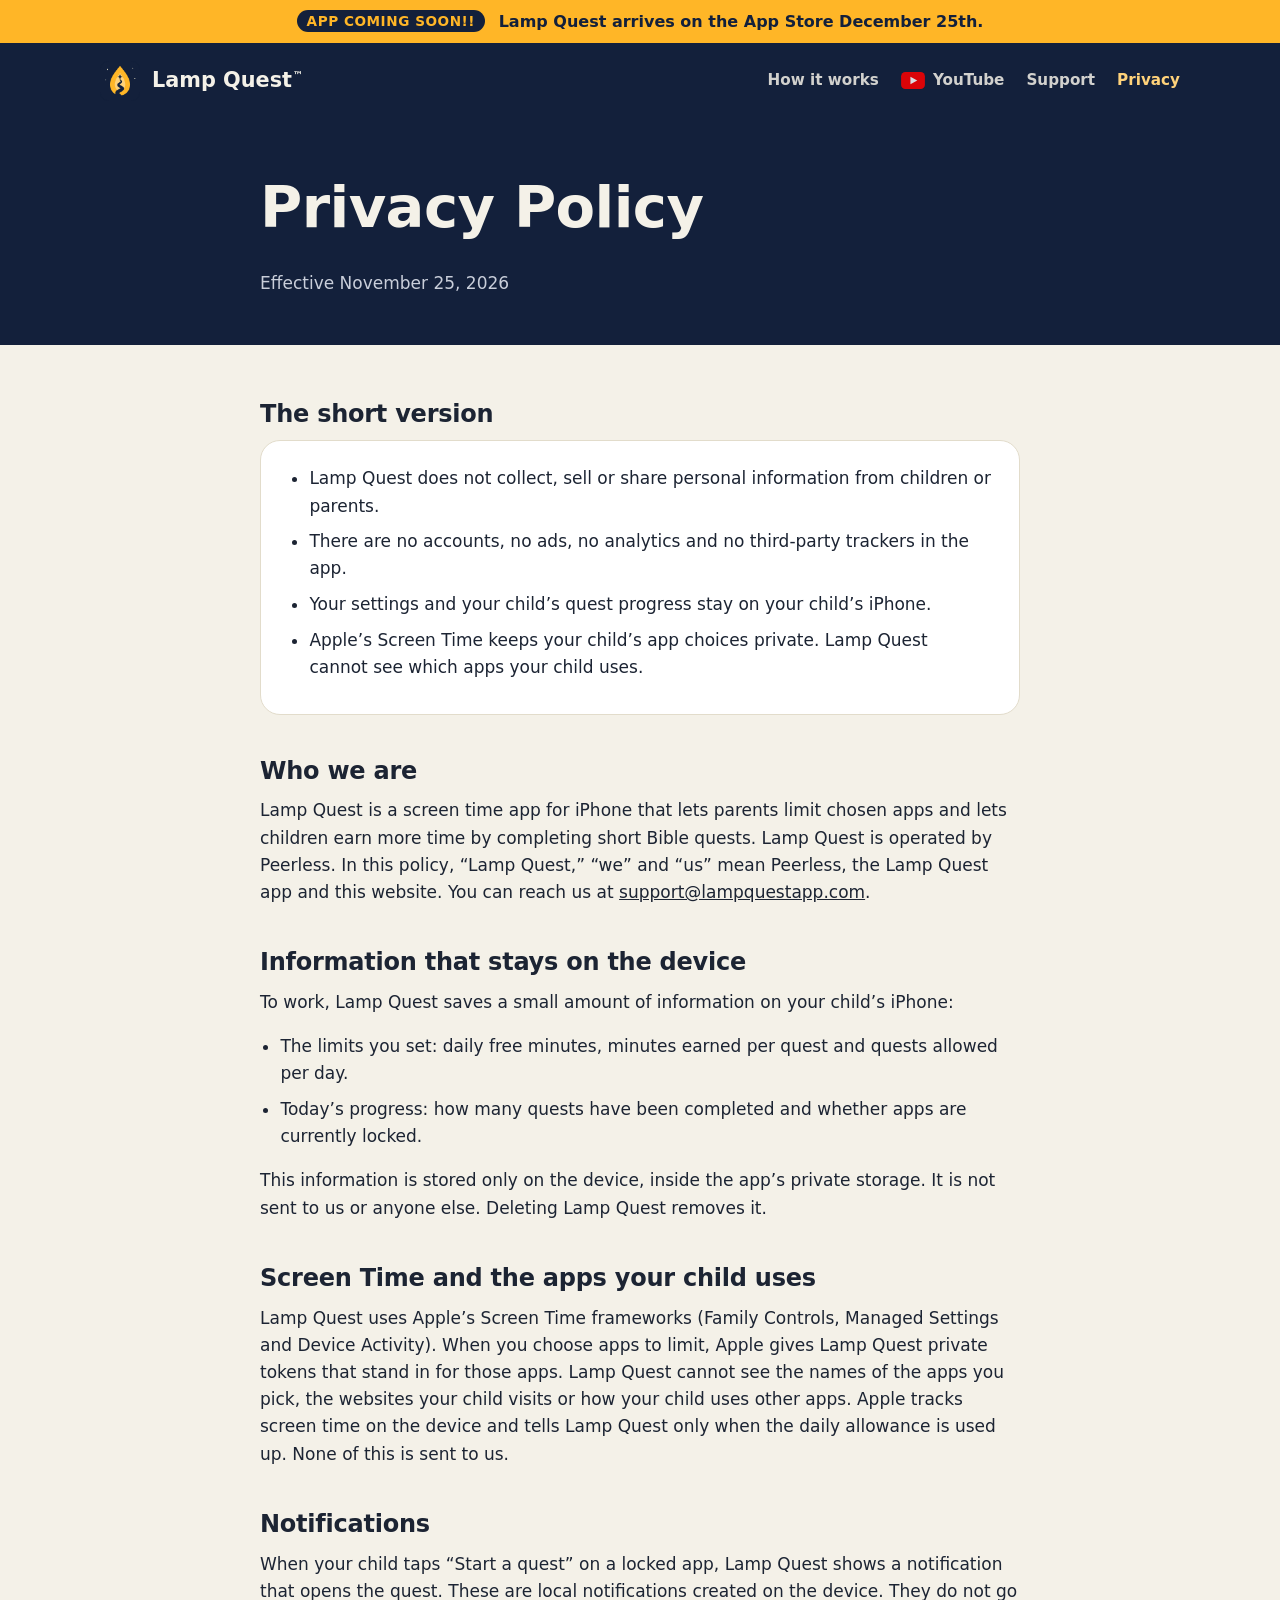
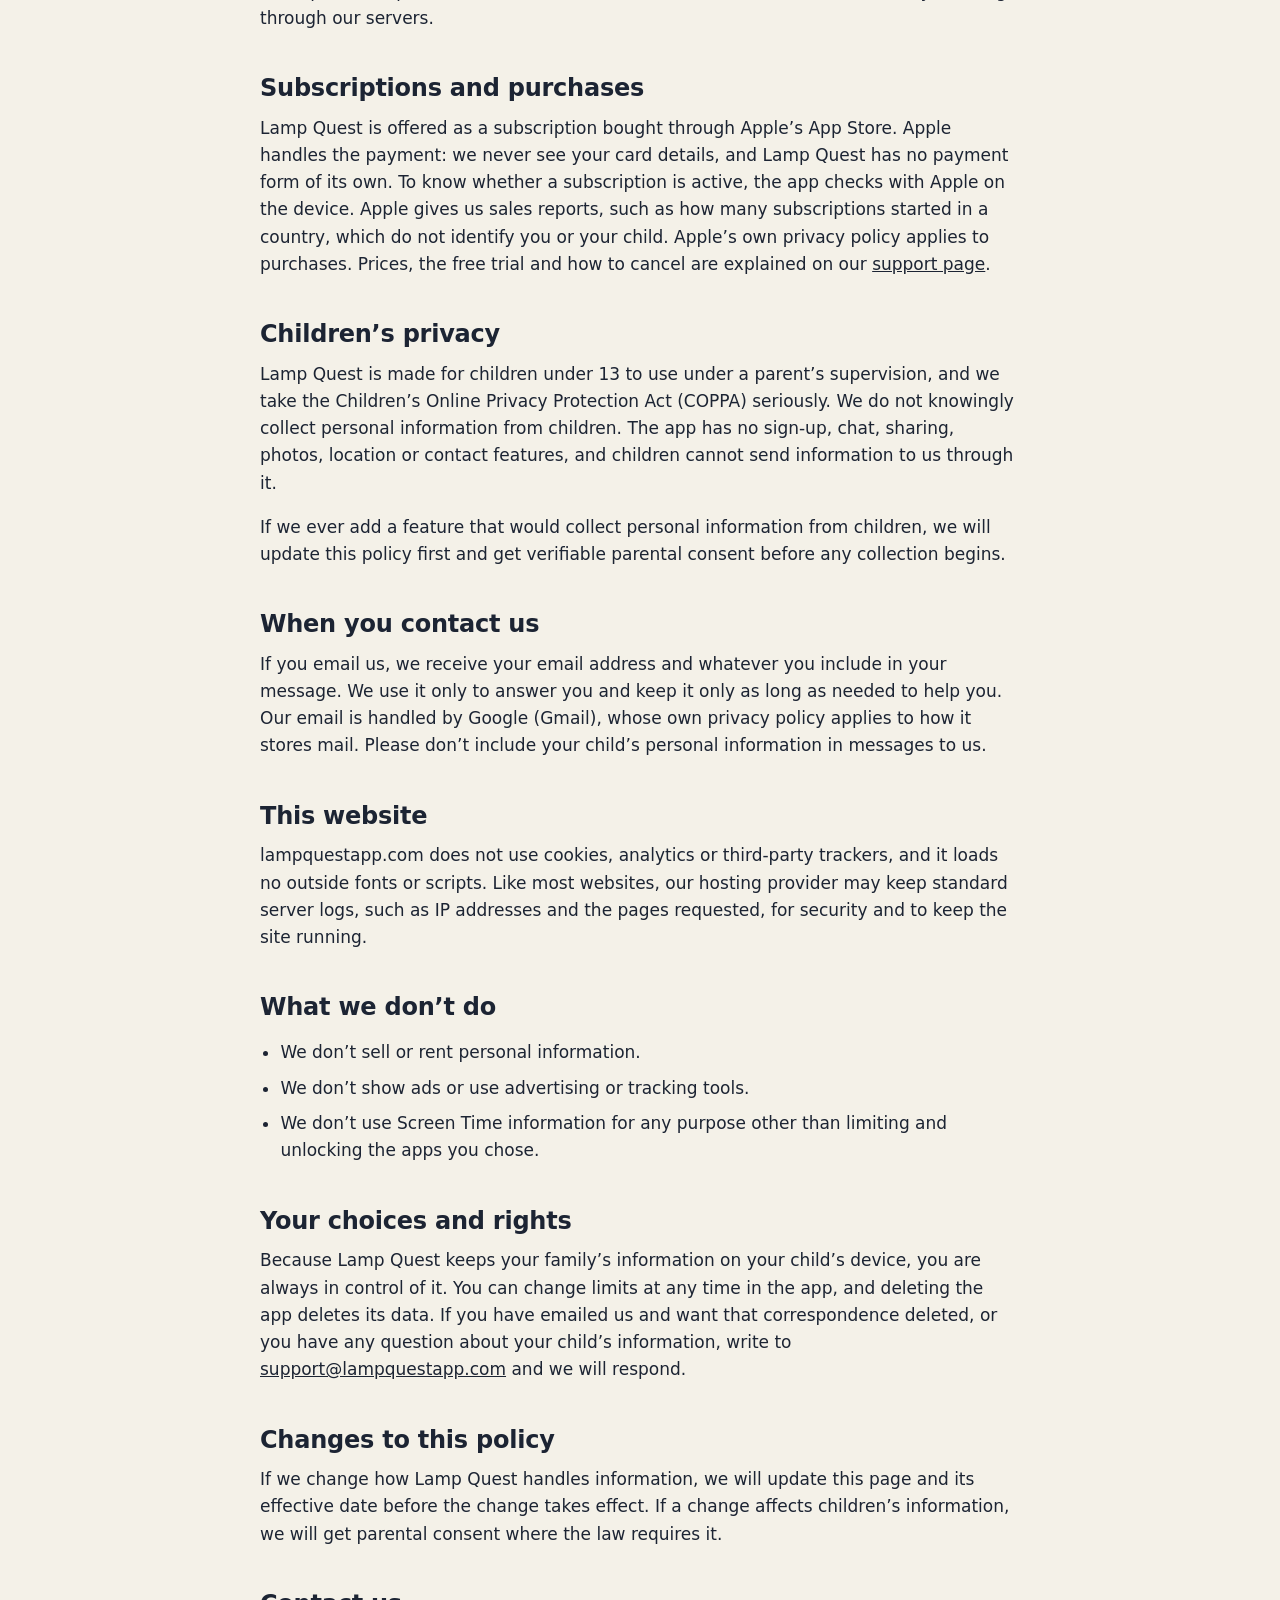
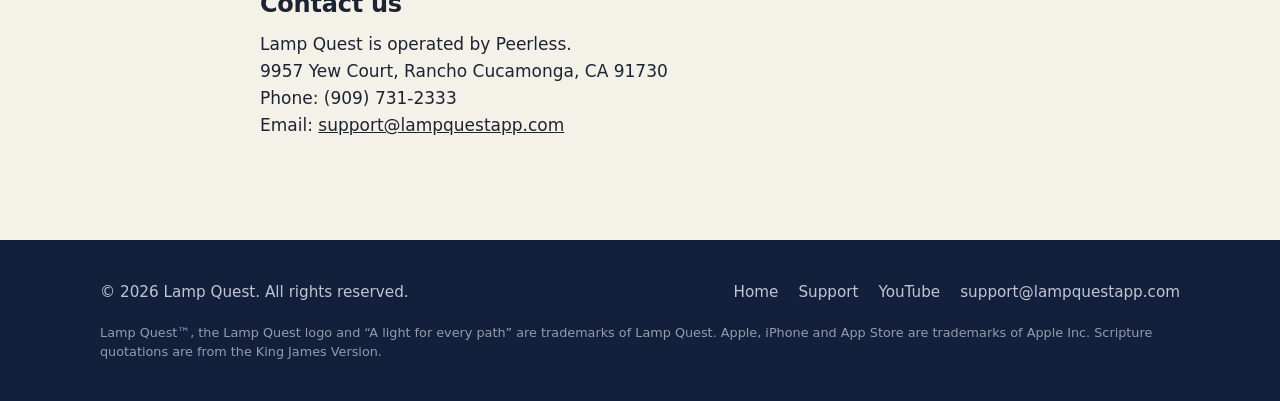
==== commit bbe5964f: "Revise privacy policy effective date and add subscriptions info Updated the effective date of the pr" ====
--- a/privacy.html
+++ b/privacy.html
@@ -29,7 +29,7 @@
   <div class="page-hero">
     <div class="narrow">
       <h1>Privacy Policy</h1>
-      <p>Effective November 16, 2026</p>
+      <p>Effective November 25, 2026</p>
     </div>
   </div>
 
@@ -62,6 +62,9 @@
 
       <h2>Notifications</h2>
       <p>When your child taps “Start a quest” on a locked app, Lamp Quest shows a notification that opens the quest. These are local notifications created on the device. They do not go through our servers.</p>
+
+      <h2>Subscriptions and purchases</h2>
+      <p>Lamp Quest is offered as a subscription bought through Apple’s App Store. Apple handles the payment: we never see your card details, and Lamp Quest has no payment form of its own. To know whether a subscription is active, the app checks with Apple on the device. Apple gives us sales reports, such as how many subscriptions started in a country, which do not identify you or your child. Apple’s own privacy policy applies to purchases. Prices, the free trial and how to cancel are explained on our <a href="support.html#subscription">support page</a>.</p>
 
       <h2>Children’s privacy</h2>
       <p>Lamp Quest is made for children under 13 to use under a parent’s supervision, and we take the Children’s Online Privacy Protection Act (COPPA) seriously. We do not knowingly collect personal information from children. The app has no sign-up, chat, sharing, photos, location or contact features, and children cannot send information to us through it.</p>
--- a/style.css
+++ b/style.css
@@ -163,6 +163,9 @@
 .site-footer nav { display: flex; gap: 20px; flex-wrap: wrap; }
 .site-footer a { text-decoration: none; }
 .site-footer a:hover { color: var(--gold-light); }
+.site-footer .legal { display: block; margin-top: 18px; }
+.site-footer .legal p { margin: 0; font-size: .8rem; line-height: 1.5; opacity: .75; }
+.tm { font-size: .5em; vertical-align: super; line-height: 0; margin-left: 1px; font-weight: 700; }
 
 a:focus-visible, summary:focus-visible { outline: 3px solid var(--gold); outline-offset: 3px; border-radius: 6px; }
 
